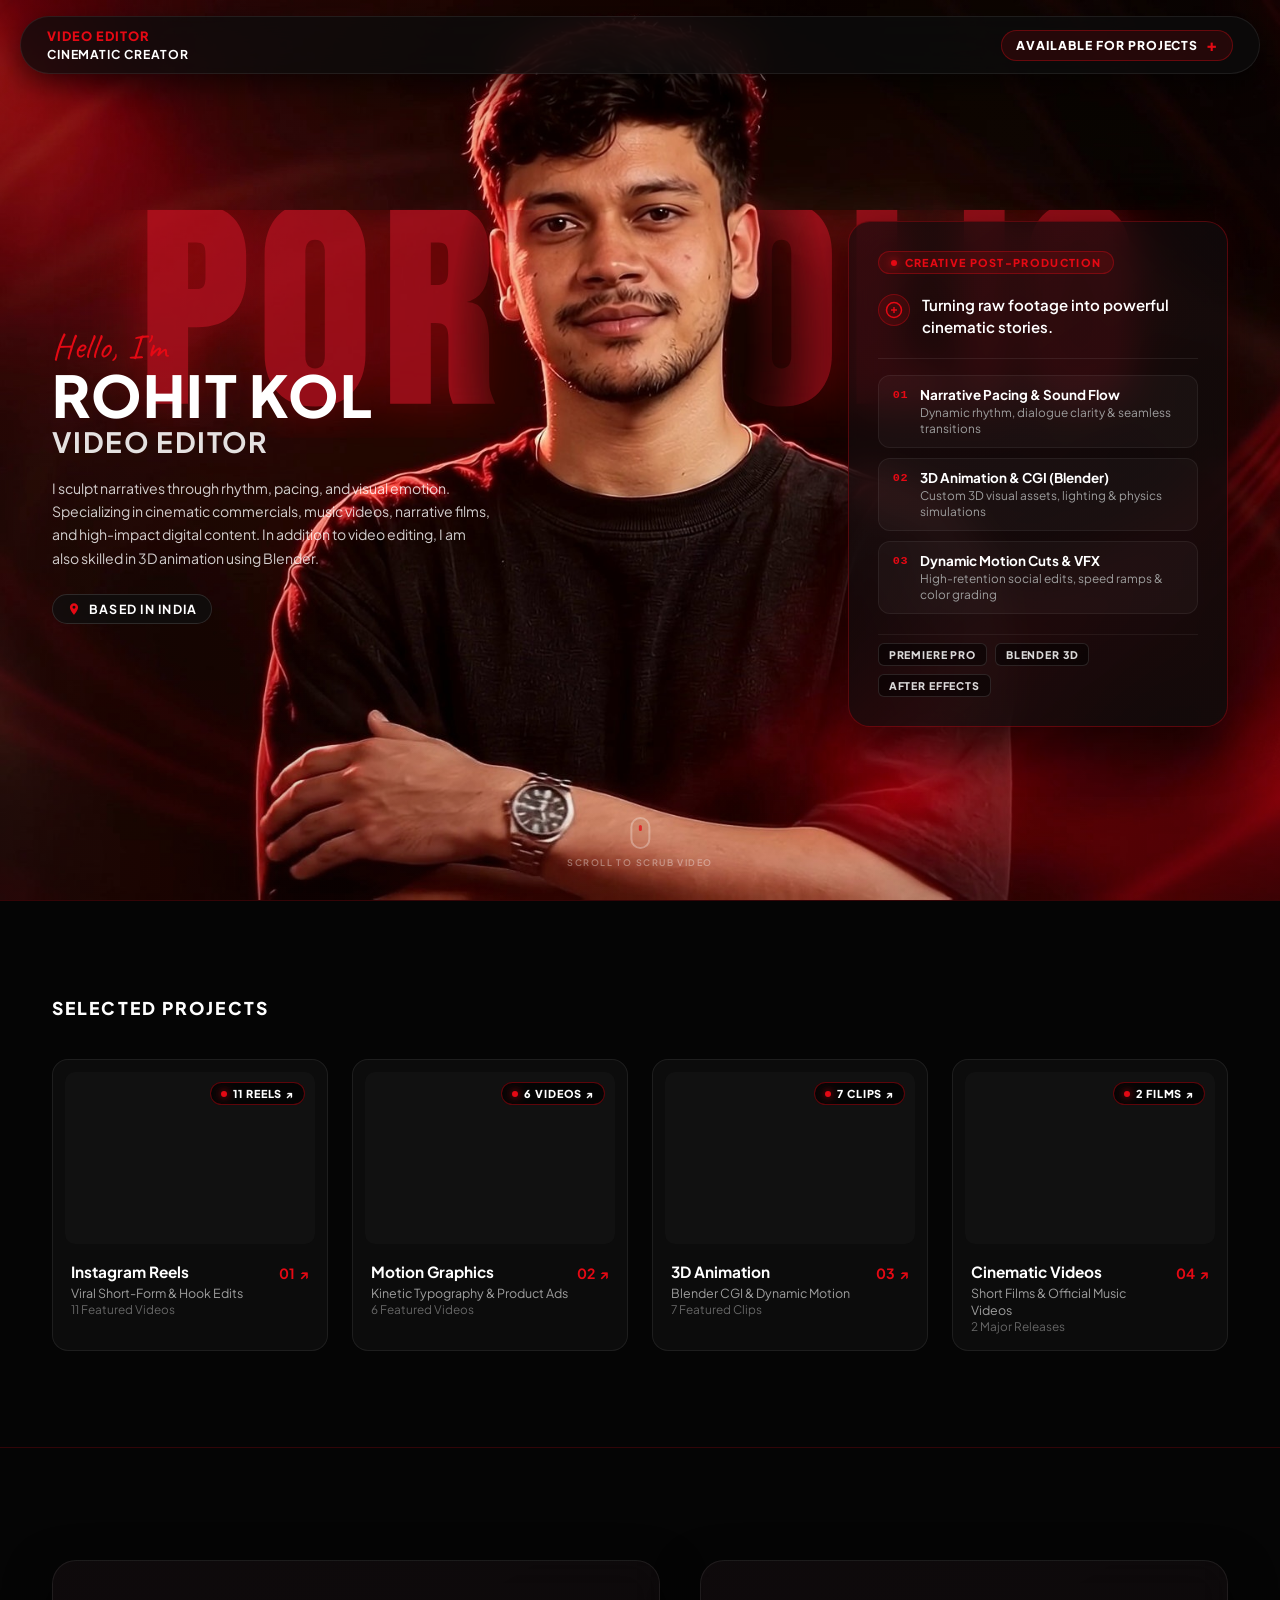
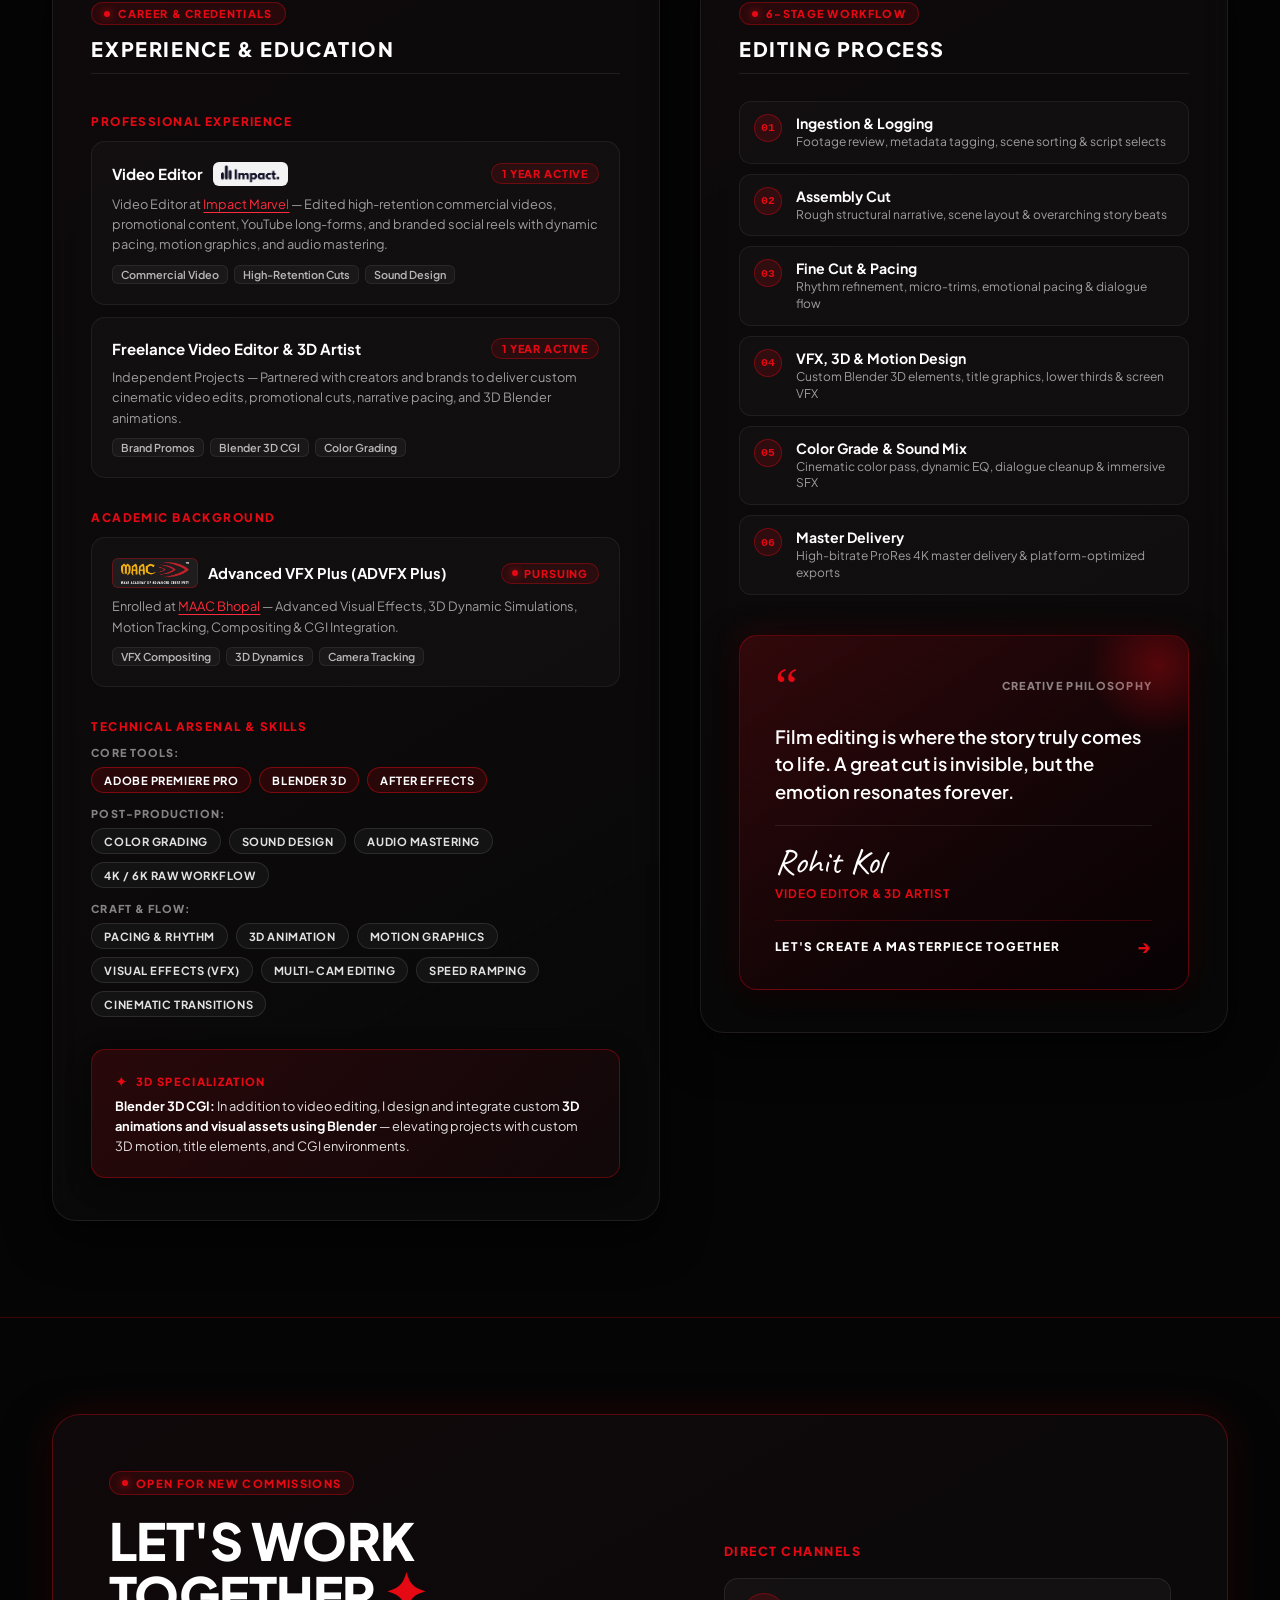
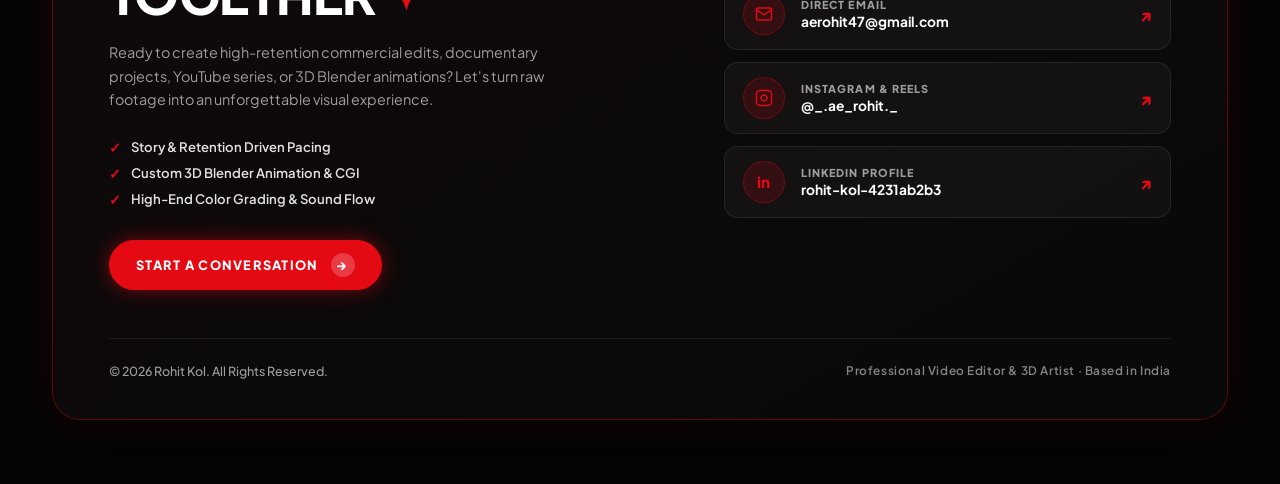
==== index.html @ b27e0667 "Initial commit: Rohit Kol Video Editor & 3D Artist Portfolio" ====
<!DOCTYPE html>
<html lang="en">
<head>
  <meta charset="UTF-8">
  <meta name="viewport" content="width=device-width, initial-scale=1.0">
  <title>Rohit Kol | Professional Video Editor & Post-Production Artist</title>
  <!-- Google Fonts: Bebas Neue for Condensed Title, Caveat for Script, Plus Jakarta Sans for Body -->
  <link rel="preconnect" href="https://fonts.googleapis.com">
  <link rel="preconnect" href="https://fonts.gstatic.com" crossorigin>
  <link href="https://fonts.googleapis.com/css2?family=Bebas+Neue&family=Caveat:wght@600;700&family=Plus+Jakarta+Sans:wght@300;400;500;600;700;800&display=swap" rel="stylesheet">
  <link rel="stylesheet" href="./style.css?v=22">
</head>
<body>

  <!-- Minimalist Loading Indicator -->
  <div id="loader" class="loader">
    <div class="loader-content">
      <div class="loader-bar-bg">
        <div id="loader-bar" class="loader-bar-fill"></div>
      </div>
      <div id="loader-text" class="loader-text">0%</div>
    </div>
  </div>

  <!-- Dynamic Scroll-Reacting Background Canvas (Permanently Fixed in Background) -->
  <div id="canvas-container">
    <canvas id="frame-canvas"></canvas>
    <div class="global-vignette"></div>
  </div>

  <!-- Main Navigation Header -->
  <header class="site-header">
    <div class="header-inner">
      <div class="nav-branding">
        <span class="role-highlight">VIDEO EDITOR</span>
        <span class="role-sub">CINEMATIC CREATOR</span>
      </div>
      <a href="#contact" class="nav-cta">
        <span>AVAILABLE FOR PROJECTS</span>
        <span class="cta-plus">+</span>
      </a>
    </div>
  </header>

  <!-- Hero Section -->
  <section class="section-hero" id="hero">
    
    <!-- Giant Background "PORTFOLIO" Typography -->
    <div class="hero-bg-text-wrapper">
      <div class="hero-bg-text">PORTFOLIO</div>
    </div>

    <!-- Hero Foreground Elements -->
    <div class="section-container hero-content-wrapper">
      
      <!-- Left Column -->
      <div class="hero-left-col">
        <div class="hero-script-intro">Hello, I'm</div>
        <h1 class="hero-name">ROHIT KOL</h1>
        <h2 class="hero-role-title">VIDEO EDITOR</h2>
        <p class="hero-bio-desc">
          I sculpt narratives through rhythm, pacing, and visual emotion. Specializing in cinematic commercials, music videos, narrative films, and high-impact digital content. In addition to video editing, I am also skilled in 3D animation using Blender.
        </p>
        <div class="hero-location-badge">
          <svg class="icon-pin" viewBox="0 0 24 24" fill="currentColor">
            <path d="M12 2C8.13 2 5 5.13 5 9c0 5.25 7 13 7 13s7-7.75 7-13c0-3.87-3.13-7-7-7zm0 9.5a2.5 2.5 0 0 1 0-5 2.5 2.5 0 0 1 0 5z"/>
          </svg>
          <span>BASED IN INDIA</span>
        </div>
      </div>

      <!-- Right Column: Enhanced Cinematic Showcase -->
      <div class="hero-right-col">
        <div class="hero-feature-card">
          <div class="feature-status-pill">
            <span class="pulse-dot"></span>
            <span>CREATIVE POST-PRODUCTION</span>
          </div>

          <div class="feature-header">
            <span class="feature-circle-icon">
              <svg viewBox="0 0 24 24" fill="none" stroke="currentColor" stroke-width="2">
                <circle cx="12" cy="12" r="10"/>
                <line x1="12" y1="8" x2="12" y2="16"/>
                <line x1="8" y1="12" x2="16" y2="12"/>
              </svg>
            </span>
            <p class="feature-punchline">Turning raw footage into powerful cinematic stories.</p>
          </div>

          <div class="feature-rows">
            <div class="feature-row-item">
              <span class="row-index">01</span>
              <div class="row-content">
                <div class="row-title">Narrative Pacing & Sound Flow</div>
                <div class="row-detail">Dynamic rhythm, dialogue clarity & seamless transitions</div>
              </div>
            </div>

            <div class="feature-row-item">
              <span class="row-index">02</span>
              <div class="row-content">
                <div class="row-title">3D Animation & CGI (Blender)</div>
                <div class="row-detail">Custom 3D visual assets, lighting & physics simulations</div>
              </div>
            </div>

            <div class="feature-row-item">
              <span class="row-index">03</span>
              <div class="row-content">
                <div class="row-title">Dynamic Motion Cuts & VFX</div>
                <div class="row-detail">High-retention social edits, speed ramps & color grading</div>
              </div>
            </div>
          </div>

          <div class="feature-software-strip">
            <span class="software-pill">PREMIERE PRO</span>
            <span class="software-pill">BLENDER 3D</span>
            <span class="software-pill">AFTER EFFECTS</span>
          </div>
        </div>
      </div>

    </div>

    <!-- Scroll Indicator -->
    <div class="hero-scroll-indicator">
      <span class="indicator-mouse">
        <span class="indicator-wheel"></span>
      </span>
      <span class="indicator-label">SCROLL TO SCRUB VIDEO</span>
    </div>

  </section>

  <!-- Section: SELECTED PROJECTS (Video Editing Showcase) -->
  <section class="section-projects" id="projects">
    <div class="section-container">
      <h3 class="section-heading">SELECTED PROJECTS</h3>

      <div class="projects-grid">
        <!-- Project 01: Instagram Reels -->
        <a href="box01.html" target="_blank" rel="noopener noreferrer" class="project-card">
          <div class="project-thumb-box">
            <video src="./box01/2025_09_30_00_59_IMG_2238.MP4#t=0.5" muted loop playsinline preload="metadata"></video>
            <span class="card-play-pill"><span class="pill-dot"></span> 11 REELS ↗</span>
            <div class="thumb-glow"></div>
          </div>
          <div class="project-meta">
            <div class="project-info">
              <h4 class="project-name">Instagram Reels</h4>
              <p class="project-category">Viral Short-Form & Hook Edits</p>
              <p class="project-role">11 Featured Videos</p>
            </div>
            <span class="project-link">
              <span class="link-num">01</span>
              <span class="link-arrow">↗</span>
            </span>
          </div>
        </a>

        <!-- Project 02: Motion Graphics -->
        <a href="box02.html" target="_blank" rel="noopener noreferrer" class="project-card">
          <div class="project-thumb-box">
            <video src="./box02/Comp%201.mp4#t=0.5" muted loop playsinline preload="metadata"></video>
            <span class="card-play-pill"><span class="pill-dot"></span> 6 VIDEOS ↗</span>
            <div class="thumb-glow"></div>
          </div>
          <div class="project-meta">
            <div class="project-info">
              <h4 class="project-name">Motion Graphics</h4>
              <p class="project-category">Kinetic Typography & Product Ads</p>
              <p class="project-role">6 Featured Videos</p>
            </div>
            <span class="project-link">
              <span class="link-num">02</span>
              <span class="link-arrow">↗</span>
            </span>
          </div>
        </a>

        <!-- Project 03: 3D Animation -->
        <a href="box03.html" target="_blank" rel="noopener noreferrer" class="project-card">
          <div class="project-thumb-box">
            <video src="./box03/2024_09_06_16_58_IMG_1263.MP4#t=0.5" muted loop playsinline preload="metadata"></video>
            <span class="card-play-pill"><span class="pill-dot"></span> 7 CLIPS ↗</span>
            <div class="thumb-glow"></div>
          </div>
          <div class="project-meta">
            <div class="project-info">
              <h4 class="project-name">3D Animation</h4>
              <p class="project-category">Blender CGI & Dynamic Motion</p>
              <p class="project-role">7 Featured Clips</p>
            </div>
            <span class="project-link">
              <span class="link-num">03</span>
              <span class="link-arrow">↗</span>
            </span>
          </div>
        </a>

        <!-- Project 04: Cinematic Videos -->
        <a href="box04.html" target="_blank" rel="noopener noreferrer" class="project-card">
          <div class="project-thumb-box">
            <video src="./box04/THE%20STRANGE%20HOURS%20_%20Short%20Film%20(2026)_1080p60.mp4#t=10" muted loop playsinline preload="metadata"></video>
            <span class="card-play-pill"><span class="pill-dot"></span> 2 FILMS ↗</span>
            <div class="thumb-glow"></div>
          </div>
          <div class="project-meta">
            <div class="project-info">
              <h4 class="project-name">Cinematic Videos</h4>
              <p class="project-category">Short Films & Official Music Videos</p>
              <p class="project-role">2 Major Releases</p>
            </div>
            <span class="project-link">
              <span class="link-num">04</span>
              <span class="link-arrow">↗</span>
            </span>
          </div>
        </a>
      </div>
    </div>
  </section>

  <!-- Section: EDUCATION & SKILLS + WORK PROCESS + QUOTE -->
  <section class="section-details" id="about">
    <div class="section-container">
      <div class="details-grid">
        
        <!-- Left Column: Experience, Education & Creative Arsenal -->
        <div class="details-panel panel-left">
          
          <div class="panel-header">
            <span class="panel-badge"><span class="pulse-dot"></span> CAREER & CREDENTIALS</span>
            <h3 class="col-title">EXPERIENCE & EDUCATION</h3>
          </div>

          <!-- Experience Subsection -->
          <div class="subsection">
            <h4 class="sub-label">PROFESSIONAL EXPERIENCE</h4>
            
            <!-- Impact Marvel -->
            <div class="exp-card">
              <div class="exp-card-header">
                <div class="exp-role-company">
                  <span class="exp-role">Video Editor</span>
                  <a href="https://impactmarvel.in/" target="_blank" rel="noopener noreferrer" class="company-logo-badge" title="Impact Marvel">
                    <img src="./assets/impact-marvel-logo.png" alt="Impact Marvel Logo">
                  </a>
                </div>
                <span class="exp-badge">1 YEAR ACTIVE</span>
              </div>
              <p class="exp-desc">
                Video Editor at <a href="https://impactmarvel.in/" target="_blank" rel="noopener noreferrer" class="text-link">Impact Marvel</a> — Edited high-retention commercial videos, promotional content, YouTube long-forms, and branded social reels with dynamic pacing, motion graphics, and audio mastering.
              </p>
              <div class="item-micro-tags">
                <span class="micro-tag">Commercial Video</span>
                <span class="micro-tag">High-Retention Cuts</span>
                <span class="micro-tag">Sound Design</span>
              </div>
            </div>

            <!-- Freelance -->
            <div class="exp-card">
              <div class="exp-card-header">
                <div class="exp-role-company">
                  <span class="exp-role">Freelance Video Editor & 3D Artist</span>
                </div>
                <span class="exp-badge">1 YEAR ACTIVE</span>
              </div>
              <p class="exp-desc">
                Independent Projects — Partnered with creators and brands to deliver custom cinematic video edits, promotional cuts, narrative pacing, and 3D Blender animations.
              </p>
              <div class="item-micro-tags">
                <span class="micro-tag">Brand Promos</span>
                <span class="micro-tag">Blender 3D CGI</span>
                <span class="micro-tag">Color Grading</span>
              </div>
            </div>
          </div>

          <!-- Education Subsection -->
          <div class="subsection">
            <h4 class="sub-label">ACADEMIC BACKGROUND</h4>
            
            <div class="edu-card">
              <div class="edu-card-header">
                <div class="edu-title-block">
                  <a href="http://maacbhopal.com/" target="_blank" rel="noopener noreferrer" class="institute-logo-link" title="MAAC Bhopal">
                    <img src="./assets/maac-logo.png" alt="MAAC Bhopal Logo" class="institute-logo-img">
                  </a>
                  <span class="edu-degree">Advanced VFX Plus (ADVFX Plus)</span>
                </div>
                <span class="edu-status-badge"><span class="pulse-dot"></span> PURSUING</span>
              </div>
              <p class="edu-desc">
                Enrolled at <a href="http://maacbhopal.com/" target="_blank" rel="noopener noreferrer" class="text-link">MAAC Bhopal</a> — Advanced Visual Effects, 3D Dynamic Simulations, Motion Tracking, Compositing & CGI Integration.
              </p>
              <div class="item-micro-tags">
                <span class="micro-tag">VFX Compositing</span>
                <span class="micro-tag">3D Dynamics</span>
                <span class="micro-tag">Camera Tracking</span>
              </div>
            </div>
          </div>

          <!-- Skills & Tools Subsection -->
          <div class="subsection">
            <h4 class="sub-label">TECHNICAL ARSENAL & SKILLS</h4>
            
            <div class="skills-categorized">
              <div class="skill-category-group">
                <span class="skill-category-label">CORE TOOLS:</span>
                <div class="skills-tags">
                  <span class="skill-tag highlight-tool">ADOBE PREMIERE PRO</span>
                  <span class="skill-tag highlight-tool">BLENDER 3D</span>
                  <span class="skill-tag highlight-tool">AFTER EFFECTS</span>
                </div>
              </div>

              <div class="skill-category-group">
                <span class="skill-category-label">POST-PRODUCTION:</span>
                <div class="skills-tags">
                  <span class="skill-tag">COLOR GRADING</span>
                  <span class="skill-tag">SOUND DESIGN</span>
                  <span class="skill-tag">AUDIO MASTERING</span>
                  <span class="skill-tag">4K / 6K RAW WORKFLOW</span>
                </div>
              </div>

              <div class="skill-category-group">
                <span class="skill-category-label">CRAFT & FLOW:</span>
                <div class="skills-tags">
                  <span class="skill-tag">PACING & RHYTHM</span>
                  <span class="skill-tag">3D ANIMATION</span>
                  <span class="skill-tag">MOTION GRAPHICS</span>
                  <span class="skill-tag">VISUAL EFFECTS (VFX)</span>
                  <span class="skill-tag">MULTI-CAM EDITING</span>
                  <span class="skill-tag">SPEED RAMPING</span>
                  <span class="skill-tag">CINEMATIC TRANSITIONS</span>
                </div>
              </div>
            </div>
          </div>

          <!-- Note: 3D Animation using Blender -->
          <div class="blender-note-card">
            <div class="blender-note-header">
              <span class="blender-icon-symbol">✦</span>
              <span class="blender-badge">3D SPECIALIZATION</span>
            </div>
            <p class="blender-note-text">
              <strong>Blender 3D CGI:</strong> In addition to video editing, I design and integrate custom <strong>3D animations and visual assets using Blender</strong> — elevating projects with custom 3D motion, title elements, and CGI environments.
            </p>
          </div>

        </div>

        <!-- Right Column: Editing Process + Master Quote -->
        <div class="details-panel panel-right">
          
          <div class="process-block">
            <div class="panel-header">
              <span class="panel-badge"><span class="pulse-dot"></span> 6-STAGE WORKFLOW</span>
              <h3 class="col-title">EDITING PROCESS</h3>
            </div>
            
            <div class="process-timeline">
              <!-- Step 1 -->
              <div class="process-step">
                <div class="step-num-badge">01</div>
                <div class="step-content">
                  <h5 class="step-name">Ingestion & Logging</h5>
                  <p class="step-detail">Footage review, metadata tagging, scene sorting & script selects</p>
                </div>
              </div>

              <!-- Step 2 -->
              <div class="process-step">
                <div class="step-num-badge">02</div>
                <div class="step-content">
                  <h5 class="step-name">Assembly Cut</h5>
                  <p class="step-detail">Rough structural narrative, scene layout & overarching story beats</p>
                </div>
              </div>

              <!-- Step 3 -->
              <div class="process-step">
                <div class="step-num-badge">03</div>
                <div class="step-content">
                  <h5 class="step-name">Fine Cut & Pacing</h5>
                  <p class="step-detail">Rhythm refinement, micro-trims, emotional pacing & dialogue flow</p>
                </div>
              </div>

              <!-- Step 4 -->
              <div class="process-step">
                <div class="step-num-badge">04</div>
                <div class="step-content">
                  <h5 class="step-name">VFX, 3D & Motion Design</h5>
                  <p class="step-detail">Custom Blender 3D elements, title graphics, lower thirds & screen VFX</p>
                </div>
              </div>

              <!-- Step 5 -->
              <div class="process-step">
                <div class="step-num-badge">05</div>
                <div class="step-content">
                  <h5 class="step-name">Color Grade & Sound Mix</h5>
                  <p class="step-detail">Cinematic color pass, dynamic EQ, dialogue cleanup & immersive SFX</p>
                </div>
              </div>

              <!-- Step 6 -->
              <div class="process-step">
                <div class="step-num-badge">06</div>
                <div class="step-content">
                  <h5 class="step-name">Master Delivery</h5>
                  <p class="step-detail">High-bitrate ProRes 4K master delivery & platform-optimized exports</p>
                </div>
              </div>
            </div>
          </div>

          <!-- Cinematic Director's Quote Card -->
          <div class="quote-card-enhanced">
            <div class="quote-ambient-glow"></div>
            <div class="quote-header">
              <span class="quote-icon">“</span>
              <span class="quote-tag">CREATIVE PHILOSOPHY</span>
            </div>
            <blockquote class="quote-text">
              Film editing is where the story truly comes to life. A great cut is invisible, but the emotion resonates forever.
            </blockquote>
            <div class="quote-author-block">
              <div class="quote-signature">Rohit Kol</div>
              <span class="quote-author-role">Video Editor & 3D Artist</span>
            </div>
            <a href="#contact" class="quote-cta-bar">
              <span class="cta-banner">LET'S CREATE A MASTERPIECE TOGETHER</span>
              <span class="cta-red-arrow">→</span>
            </a>
          </div>

        </div>

      </div>
    </div>
  </section>

  <!-- Section: LET'S WORK TOGETHER / FOOTER -->
  <footer class="section-footer" id="contact">
    <div class="section-container">
      <div class="footer-master-card">
        
        <div class="footer-grid">
          <!-- Left: Headline, Highlights & Main CTA -->
          <div class="footer-brand-col">
            <div class="footer-status-pill">
              <span class="pulse-dot"></span>
              <span>OPEN FOR NEW COMMISSIONS</span>
            </div>

            <h2 class="footer-headline">
              LET'S WORK<br>
              TOGETHER <span class="sparkle-star">✦</span>
            </h2>

            <p class="footer-subtext">
              Ready to create high-retention commercial edits, documentary projects, YouTube series, or 3D Blender animations? Let's turn raw footage into an unforgettable visual experience.
            </p>

            <div class="footer-highlights">
              <div class="highlight-item">
                <span class="highlight-check">✓</span>
                <span>Story & Retention Driven Pacing</span>
              </div>
              <div class="highlight-item">
                <span class="highlight-check">✓</span>
                <span>Custom 3D Blender Animation & CGI</span>
              </div>
              <div class="highlight-item">
                <span class="highlight-check">✓</span>
                <span>High-End Color Grading & Sound Flow</span>
              </div>
            </div>

            <a href="mailto:aerohit47@gmail.com" class="btn-primary-collab">
              <span>START A CONVERSATION</span>
              <span class="btn-arrow-circle">→</span>
            </a>
          </div>

          <!-- Right: Interactive Direct Channel Cards -->
          <div class="footer-channels-col">
            <h4 class="channels-title">DIRECT CHANNELS</h4>
            
            <div class="channel-cards-list">
              <!-- Email Card -->
              <a href="mailto:aerohit47@gmail.com" class="channel-card">
                <div class="channel-icon-box">
                  <svg viewBox="0 0 24 24" fill="none" stroke="currentColor" stroke-width="2">
                    <path d="M4 4h16c1.1 0 2 .9 2 2v12c0 1.1-.9 2-2 2H4c-1.1 0-2-.9-2-2V6c0-1.1.9-2 2-2z"/>
                    <polyline points="22,6 12,13 2,6"/>
                  </svg>
                </div>
                <div class="channel-meta">
                  <span class="channel-label">DIRECT EMAIL</span>
                  <span class="channel-value">aerohit47@gmail.com</span>
                </div>
                <span class="channel-arrow">↗</span>
              </a>

              <!-- Instagram Card -->
              <a href="https://www.instagram.com/_.ae_rohit._/" target="_blank" rel="noopener noreferrer" class="channel-card">
                <div class="channel-icon-box">
                  <svg viewBox="0 0 24 24" fill="none" stroke="currentColor" stroke-width="2">
                    <rect x="2" y="2" width="20" height="20" rx="5" ry="5"/>
                    <path d="M16 11.37A4 4 0 1 1 12.63 8 4 4 0 0 1 16 11.37z"/>
                    <line x1="17.5" y1="6.5" x2="17.51" y2="6.5"/>
                  </svg>
                </div>
                <div class="channel-meta">
                  <span class="channel-label">INSTAGRAM & REELS</span>
                  <span class="channel-value">@_.ae_rohit._</span>
                </div>
                <span class="channel-arrow">↗</span>
              </a>

              <!-- LinkedIn Card -->
              <a href="https://www.linkedin.com/in/rohit-kol-4231ab2b3?utm_source=share_via&utm_content=profile&utm_medium=member_ios" target="_blank" rel="noopener noreferrer" class="channel-card">
                <div class="channel-icon-box font-badge">
                  in
                </div>
                <div class="channel-meta">
                  <span class="channel-label">LINKEDIN PROFILE</span>
                  <span class="channel-value">rohit-kol-4231ab2b3</span>
                </div>
                <span class="channel-arrow">↗</span>
              </a>
            </div>
          </div>
        </div>

        <!-- Footer Bottom Bar -->
        <div class="footer-bottom-bar">
          <div class="copyright-text">
            © 2026 Rohit Kol. All Rights Reserved.
          </div>
          <div class="footer-bottom-tag">
            Professional Video Editor & 3D Artist · Based in India
          </div>
        </div>

      </div>
    </div>
  </footer>

  <script src="./script.js?v=17"></script>
</body>
</html>
---- style.css ----
/* ==========================================================================
   CSS STYLING - ROHIT KOL VIDEO EDITOR PORTFOLIO
   Dynamic Scroll-Reacting Background Frame Animation
   ========================================================================== */

:root {
  --bg-color: #050505;
  --bg-surface: #0c0c0c;
  --bg-card: rgba(18, 18, 18, 0.75);
  --border-color: rgba(255, 255, 255, 0.08);
  --border-red: rgba(229, 9, 20, 0.35);
  
  --red-primary: #e50914;
  --red-accent: #ff2a3b;
  --red-glow: rgba(229, 9, 20, 0.45);
  
  --text-main: #ffffff;
  --text-muted: #9e9e9e;
  --text-sub: #666666;
  
  --font-heading: 'Plus Jakarta Sans', -apple-system, BlinkMacSystemFont, sans-serif;
  --font-title: 'Bebas Neue', sans-serif;
  --font-script: 'Caveat', cursive;
  
  --container-max: 1240px;
}

* {
  margin: 0;
  padding: 0;
  box-sizing: border-box;
}

html {
  width: 100%;
  background-color: var(--bg-color);
  color: var(--text-main);
  font-family: var(--font-heading);
  overflow-x: hidden;
  scroll-behavior: auto;
}

body {
  width: 100%;
  min-height: 100vh;
  background-color: var(--bg-color);
  overflow-x: hidden;
  position: relative;
  -webkit-font-smoothing: antialiased;
  -moz-osx-font-smoothing: grayscale;
}

/* Custom Sleek Scrollbar */
::-webkit-scrollbar {
  width: 7px;
}
::-webkit-scrollbar-track {
  background: #030303;
}
::-webkit-scrollbar-thumb {
  background: rgba(229, 9, 20, 0.4);
  border-radius: 4px;
}
::-webkit-scrollbar-thumb:hover {
  background: var(--red-primary);
}

/* Base Container */
.section-container {
  width: 100%;
  max-width: var(--container-max);
  margin: 0 auto;
  padding: 0 2rem;
}

/* ==========================================================================
   DYNAMIC BACKGROUND CANVAS (Permanently Fixed in Viewport)
   ========================================================================== */
#canvas-container {
  position: fixed;
  top: 0;
  left: 0;
  width: 100vw;
  height: 100vh;
  z-index: 0;
  overflow: hidden;
  background-color: #050505;
  pointer-events: none;
}

#frame-canvas {
  width: 100%;
  height: 100%;
  display: block;
}

.global-vignette {
  position: absolute;
  inset: 0;
  background: radial-gradient(circle at center, transparent 40%, rgba(5, 5, 5, 0.25) 90%, rgba(5, 5, 5, 0.4) 100%);
  pointer-events: none;
}

/* ==========================================================================
   LOADER
   ========================================================================== */
.loader {
  position: fixed;
  inset: 0;
  background: #000000;
  display: flex;
  align-items: center;
  justify-content: center;
  z-index: 99999;
  pointer-events: none;
  transition: opacity 0.5s cubic-bezier(0.16, 1, 0.3, 1), visibility 0.5s ease;
}

.loader.hidden {
  opacity: 0;
  visibility: hidden;
  display: none;
}

.loader-content {
  display: flex;
  flex-direction: column;
  align-items: center;
  gap: 12px;
}

.loader-bar-bg {
  width: 180px;
  height: 2px;
  background: rgba(255, 255, 255, 0.12);
  border-radius: 999px;
  overflow: hidden;
}

.loader-bar-fill {
  width: 0%;
  height: 100%;
  background: var(--red-primary);
  border-radius: 999px;
  box-shadow: 0 0 10px var(--red-primary);
  transition: width 0.15s ease-out;
}

.loader-text {
  font-size: 11px;
  letter-spacing: 0.18em;
  text-transform: uppercase;
  color: rgba(255, 255, 255, 0.5);
  font-weight: 500;
}

/* ==========================================================================
   NAVIGATION HEADER (Floating Frosted Glass Pill Navbar)
   ========================================================================== */
.site-header {
  position: fixed;
  top: 0;
  left: 0;
  width: 100%;
  z-index: 1000;
  padding: 1rem 0;
  pointer-events: none;
  transition: all 0.3s ease;
}

.header-inner {
  max-width: var(--container-max);
  margin: 0 auto;
  padding: 0.7rem 1.6rem;
  display: flex;
  justify-content: space-between;
  align-items: center;
  background: rgba(12, 12, 12, 0.78);
  backdrop-filter: blur(20px);
  -webkit-backdrop-filter: blur(20px);
  border: 1px solid rgba(255, 255, 255, 0.08);
  border-radius: 999px;
  box-shadow: 0 10px 30px rgba(0, 0, 0, 0.6);
  pointer-events: auto;
}

.nav-branding {
  display: flex;
  flex-direction: column;
  gap: 2px;
}

.role-highlight {
  font-size: 0.8rem;
  font-weight: 800;
  letter-spacing: 0.08em;
  color: var(--red-primary);
}

.role-sub {
  font-size: 0.76rem;
  font-weight: 700;
  letter-spacing: 0.08em;
  color: #ffffff;
}

.nav-cta {
  display: inline-flex;
  align-items: center;
  gap: 8px;
  font-size: 0.76rem;
  font-weight: 800;
  letter-spacing: 0.08em;
  color: #ffffff;
  background: rgba(229, 9, 20, 0.12);
  border: 1px solid rgba(229, 9, 20, 0.35);
  padding: 6px 14px;
  border-radius: 999px;
  text-decoration: none;
  transition: all 0.25s ease;
}

.nav-cta:hover {
  background: var(--red-primary);
  border-color: var(--red-primary);
  color: #ffffff;
  box-shadow: 0 0 15px rgba(229, 9, 20, 0.5);
  transform: translateY(-1px);
}

.cta-plus {
  color: var(--red-primary);
  font-size: 1.05rem;
  font-weight: 900;
  line-height: 1;
  transition: color 0.2s ease;
}

.nav-cta:hover .cta-plus {
  color: #ffffff;
}

/* ==========================================================================
   HERO SECTION
   ========================================================================== */
.section-hero {
  position: relative;
  z-index: 10;
  min-height: 100vh;
  padding: 8rem 0 5rem;
  display: flex;
  flex-direction: column;
  justify-content: center;
  overflow: hidden;
}

/* Giant Background Text: "PORTFOLIO" (Positioned Behind the Subject) */
.hero-bg-text-wrapper {
  position: absolute;
  top: 36%;
  left: 50%;
  transform: translate(-50%, -50%);
  width: 100%;
  text-align: center;
  z-index: 1;
  pointer-events: none;
  user-select: none;
  opacity: 0.7; /* 70% opacity */
  /* Cutout mask for subject silhouette: ensures PORTFOLIO stays visible behind the person */
  -webkit-mask-image: radial-gradient(ellipse clamp(140px, 15vw, 240px) clamp(220px, 35vh, 420px) at 50% 58%, transparent 55%, rgba(0, 0, 0, 0.3) 72%, black 100%);
  mask-image: radial-gradient(ellipse clamp(140px, 15vw, 240px) clamp(220px, 35vh, 420px) at 50% 58%, transparent 55%, rgba(0, 0, 0, 0.3) 72%, black 100%);
}

.hero-bg-text {
  font-family: var(--font-title);
  font-size: clamp(7rem, 21vw, 22rem);
  line-height: 0.85;
  letter-spacing: clamp(0.04em, 1.2vw, 0.08em);
  color: #c41221;
  text-shadow: 0 0 50px rgba(229, 9, 20, 0.5), 0 0 100px rgba(180, 15, 25, 0.3);
  font-weight: 900;
  display: inline-block;
  white-space: nowrap;
}

/* Hero Foreground Content */
.hero-content-wrapper {
  position: relative;
  z-index: 5;
  display: flex;
  justify-content: space-between;
  align-items: center;
}

/* Hero Left Column */
.hero-left-col {
  max-width: 440px;
  display: flex;
  flex-direction: column;
  align-items: flex-start;
}

.hero-script-intro {
  font-family: var(--font-script);
  font-size: 2.2rem;
  color: var(--red-primary);
  margin-bottom: -4px;
  letter-spacing: 0.02em;
}

.hero-name {
  font-size: clamp(2.4rem, 4.5vw, 3.8rem);
  font-weight: 800;
  letter-spacing: 0.02em;
  color: #ffffff;
  line-height: 1.05;
}

.hero-role-title {
  font-size: clamp(1.2rem, 2.2vw, 1.75rem);
  font-weight: 700;
  letter-spacing: 0.05em;
  color: rgba(255, 255, 255, 0.88);
  line-height: 1.15;
  margin-bottom: 1.2rem;
}

.hero-bio-desc {
  font-size: 0.88rem;
  line-height: 1.65;
  color: rgba(255, 255, 255, 0.8);
  margin-bottom: 1.5rem;
}

.hero-location-badge {
  display: inline-flex;
  align-items: center;
  gap: 8px;
  font-size: 0.78rem;
  font-weight: 700;
  letter-spacing: 0.1em;
  color: #ffffff;
  background: rgba(15, 15, 15, 0.75);
  backdrop-filter: blur(10px);
  padding: 6px 14px;
  border-radius: 999px;
  border: 1px solid rgba(255, 255, 255, 0.12);
}

.icon-pin {
  width: 14px;
  height: 14px;
  color: var(--red-primary);
}

/* Hero Right Column */
.hero-right-col {
  max-width: 380px;
}

.hero-feature-card {
  background: linear-gradient(145deg, rgba(22, 10, 12, 0.72) 0%, rgba(12, 12, 12, 0.82) 100%);
  backdrop-filter: blur(18px);
  -webkit-backdrop-filter: blur(18px);
  border: 1px solid rgba(229, 9, 20, 0.32);
  padding: 1.8rem;
  border-radius: 22px;
  display: flex;
  flex-direction: column;
  gap: 1.25rem;
  box-shadow: 0 16px 45px rgba(0, 0, 0, 0.65), 0 0 30px rgba(229, 9, 20, 0.12);
  transition: transform 0.3s cubic-bezier(0.16, 1, 0.3, 1), border-color 0.3s ease, box-shadow 0.3s ease;
}

.hero-feature-card:hover {
  transform: translateY(-4px);
  border-color: rgba(229, 9, 20, 0.6);
  box-shadow: 0 20px 50px rgba(0, 0, 0, 0.75), 0 0 40px rgba(229, 9, 20, 0.22);
}

.feature-status-pill {
  display: inline-flex;
  align-items: center;
  gap: 8px;
  font-size: 0.68rem;
  font-weight: 800;
  letter-spacing: 0.12em;
  color: var(--red-primary);
  background: rgba(229, 9, 20, 0.12);
  border: 1px solid rgba(229, 9, 20, 0.35);
  padding: 4px 12px;
  border-radius: 999px;
  width: fit-content;
}

.pulse-dot {
  width: 6px;
  height: 6px;
  border-radius: 50%;
  background: var(--red-primary);
  box-shadow: 0 0 8px var(--red-primary);
  animation: pulseDot 2s infinite ease-in-out;
}

@keyframes pulseDot {
  0%, 100% { opacity: 1; transform: scale(1); }
  50% { opacity: 0.35; transform: scale(0.8); }
}

.feature-header {
  display: flex;
  align-items: flex-start;
  gap: 12px;
}

.feature-circle-icon {
  width: 32px;
  height: 32px;
  display: flex;
  align-items: center;
  justify-content: center;
  color: var(--red-primary);
  flex-shrink: 0;
  background: rgba(229, 9, 20, 0.12);
  border: 1px solid rgba(229, 9, 20, 0.35);
  border-radius: 50%;
  padding: 6px;
}

.feature-punchline {
  font-size: 0.94rem;
  font-weight: 600;
  line-height: 1.45;
  color: #ffffff;
}

.feature-rows {
  display: flex;
  flex-direction: column;
  gap: 10px;
  border-top: 1px solid rgba(255, 255, 255, 0.08);
  padding-top: 1rem;
}

.feature-row-item {
  display: flex;
  align-items: flex-start;
  gap: 12px;
  background: rgba(255, 255, 255, 0.03);
  border: 1px solid rgba(255, 255, 255, 0.06);
  border-radius: 12px;
  padding: 10px 14px;
  transition: all 0.25s ease;
}

.feature-row-item:hover {
  background: rgba(229, 9, 20, 0.08);
  border-color: rgba(229, 9, 20, 0.35);
  transform: translateX(4px);
}

.row-index {
  font-size: 0.74rem;
  font-weight: 800;
  letter-spacing: 0.05em;
  color: var(--red-primary);
  margin-top: 2px;
  font-family: monospace;
}

.row-content {
  display: flex;
  flex-direction: column;
  gap: 2px;
}

.row-title {
  font-size: 0.84rem;
  font-weight: 700;
  color: #ffffff;
}

.row-detail {
  font-size: 0.74rem;
  color: var(--text-muted);
  line-height: 1.35;
}

.feature-software-strip {
  display: flex;
  align-items: center;
  gap: 8px;
  flex-wrap: wrap;
  padding-top: 0.5rem;
  border-top: 1px solid rgba(255, 255, 255, 0.06);
}

.software-pill {
  font-size: 0.66rem;
  font-weight: 800;
  letter-spacing: 0.08em;
  color: rgba(255, 255, 255, 0.85);
  background: rgba(0, 0, 0, 0.5);
  border: 1px solid rgba(255, 255, 255, 0.12);
  padding: 4px 10px;
  border-radius: 6px;
  transition: all 0.2s ease;
}

.software-pill:hover {
  border-color: var(--red-primary);
  color: #ffffff;
  background: rgba(229, 9, 20, 0.18);
}

/* Scroll Hint */
.hero-scroll-indicator {
  position: absolute;
  bottom: 2rem;
  left: 50%;
  transform: translateX(-50%);
  display: flex;
  flex-direction: column;
  align-items: center;
  gap: 8px;
  z-index: 10;
  pointer-events: none;
  opacity: 0.75;
}

.indicator-mouse {
  width: 20px;
  height: 32px;
  border: 2px solid rgba(255, 255, 255, 0.4);
  border-radius: 12px;
  position: relative;
}

.indicator-wheel {
  width: 3px;
  height: 6px;
  background: var(--red-primary);
  border-radius: 2px;
  position: absolute;
  top: 6px;
  left: 50%;
  transform: translateX(-50%);
  animation: scrollMouse 1.8s infinite;
}

@keyframes scrollMouse {
  0% { transform: translate(-50%, 0); opacity: 1; }
  100% { transform: translate(-50%, 12px); opacity: 0; }
}

.indicator-label {
  font-size: 9px;
  letter-spacing: 0.16em;
  color: rgba(255, 255, 255, 0.5);
  font-weight: 600;
}

/* ==========================================================================
   SECTION: SELECTED PROJECTS (Translucent Frosted Background)
   ========================================================================== */
.section-projects {
  position: relative;
  z-index: 10;
  background: transparent;
  padding: 6rem 0;
  border-top: 1px solid rgba(229, 9, 20, 0.22);
}

.section-heading {
  font-size: 1.1rem;
  font-weight: 800;
  letter-spacing: 0.12em;
  text-transform: uppercase;
  color: #ffffff;
  margin-bottom: 2.5rem;
}

.projects-grid {
  display: grid;
  grid-template-columns: repeat(4, 1fr);
  gap: 1.5rem;
}

.project-card {
  display: flex;
  flex-direction: column;
  gap: 14px;
  background: rgba(18, 18, 18, 0.6);
  border: 1px solid rgba(255, 255, 255, 0.08);
  border-radius: 16px;
  padding: 12px;
  text-decoration: none;
  color: inherit;
  cursor: pointer;
  transition: all 0.35s cubic-bezier(0.16, 1, 0.3, 1);
  position: relative;
}

.project-card:hover {
  transform: translateY(-8px);
  border-color: rgba(229, 9, 20, 0.55);
  box-shadow: 0 16px 35px rgba(229, 9, 20, 0.22), 0 0 0 1px rgba(229, 9, 20, 0.25);
  background: rgba(22, 22, 22, 0.9);
}

.project-thumb-box {
  width: 100%;
  aspect-ratio: 16 / 11;
  background: #111111;
  border-radius: 10px;
  overflow: hidden;
  position: relative;
}

.project-thumb-box img,
.project-thumb-box video {
  width: 100%;
  height: 100%;
  object-fit: cover;
  display: block;
  transition: transform 0.45s ease;
}

.project-card:hover .project-thumb-box img,
.project-card:hover .project-thumb-box video {
  transform: scale(1.05);
}

.card-play-pill {
  position: absolute;
  top: 10px;
  right: 10px;
  background: rgba(0, 0, 0, 0.75);
  backdrop-filter: blur(8px);
  border: 1px solid rgba(229, 9, 20, 0.4);
  color: #ffffff;
  font-size: 0.68rem;
  font-weight: 800;
  letter-spacing: 0.08em;
  padding: 4px 10px;
  border-radius: 999px;
  display: flex;
  align-items: center;
  gap: 6px;
  pointer-events: none;
  transition: all 0.25s ease;
  z-index: 5;
}

.card-play-pill .pill-dot {
  width: 6px;
  height: 6px;
  border-radius: 50%;
  background: var(--red-primary);
  box-shadow: 0 0 8px var(--red-primary);
}

.project-card:hover .card-play-pill {
  background: var(--red-primary);
  border-color: var(--red-primary);
  box-shadow: 0 0 15px rgba(229, 9, 20, 0.6);
}

.project-meta {
  display: flex;
  justify-content: space-between;
  align-items: flex-start;
  gap: 8px;
  padding: 4px 6px;
}

.project-name {
  font-size: 0.96rem;
  font-weight: 700;
  color: #ffffff;
  margin-bottom: 4px;
}

.project-category {
  font-size: 0.78rem;
  color: var(--text-muted);
  line-height: 1.35;
}

.project-role {
  font-size: 0.74rem;
  color: var(--text-sub);
}

.project-link {
  display: inline-flex;
  align-items: center;
  gap: 4px;
  color: var(--red-primary);
  text-decoration: none;
  font-size: 0.88rem;
  font-weight: 700;
  padding-top: 2px;
  transition: transform 0.2s ease, color 0.2s ease;
}

.project-card:hover .project-link {
  transform: translateX(4px);
  color: var(--red-accent);
}

/* ==========================================================================
   SECTION: EDUCATION & SKILLS + EDITING PROCESS + QUOTE
   ========================================================================== */
.section-details {
  position: relative;
  z-index: 10;
  background: transparent;
  padding: 7rem 0 6rem;
  border-top: 1px solid rgba(229, 9, 20, 0.2);
}

.details-grid {
  display: grid;
  grid-template-columns: 1.15fr 1fr;
  gap: 2.5rem;
  align-items: start;
}

.details-panel {
  background: linear-gradient(150deg, rgba(18, 12, 14, 0.74) 0%, rgba(10, 10, 10, 0.82) 100%);
  backdrop-filter: blur(18px);
  -webkit-backdrop-filter: blur(18px);
  border: 1px solid rgba(255, 255, 255, 0.08);
  border-radius: 24px;
  padding: 2.6rem 2.4rem;
  box-shadow: 0 16px 45px rgba(0, 0, 0, 0.65);
  display: flex;
  flex-direction: column;
  gap: 2rem;
  position: relative;
}

.panel-header {
  display: flex;
  flex-direction: column;
  gap: 4px;
  margin-bottom: 0.5rem;
}

.panel-badge {
  display: inline-flex;
  align-items: center;
  gap: 8px;
  font-size: 0.68rem;
  font-weight: 800;
  letter-spacing: 0.12em;
  color: var(--red-primary);
  background: rgba(229, 9, 20, 0.12);
  border: 1px solid rgba(229, 9, 20, 0.35);
  padding: 4px 12px;
  border-radius: 999px;
  width: fit-content;
  margin-bottom: 0.4rem;
}

.col-title {
  font-size: 1.25rem;
  font-weight: 800;
  letter-spacing: 0.08em;
  text-transform: uppercase;
  color: #ffffff;
  padding-bottom: 0.75rem;
  border-bottom: 1px solid rgba(255, 255, 255, 0.08);
}

/* Subsections */
.subsection {
  display: flex;
  flex-direction: column;
  gap: 12px;
}

.sub-label {
  font-size: 0.74rem;
  font-weight: 800;
  letter-spacing: 0.12em;
  text-transform: uppercase;
  color: var(--red-primary);
}

/* Experience Cards */
.exp-card,
.edu-card {
  background: rgba(255, 255, 255, 0.025);
  border: 1px solid rgba(255, 255, 255, 0.06);
  border-radius: 14px;
  padding: 1.25rem;
  transition: all 0.28s ease;
}

.exp-card:hover,
.edu-card:hover {
  background: rgba(229, 9, 20, 0.06);
  border-color: rgba(229, 9, 20, 0.35);
  transform: translateY(-2px);
  box-shadow: 0 8px 25px rgba(0, 0, 0, 0.4);
}

.exp-card-header,
.edu-card-header {
  display: flex;
  justify-content: space-between;
  align-items: center;
  gap: 12px;
  margin-bottom: 8px;
  flex-wrap: wrap;
}

.exp-role-company {
  display: flex;
  align-items: center;
  gap: 10px;
}

.exp-role {
  font-size: 0.94rem;
  font-weight: 700;
  color: #ffffff;
}

.company-logo-badge {
  background: rgba(255, 255, 255, 0.95);
  padding: 3px 8px;
  border-radius: 6px;
  display: inline-flex;
  align-items: center;
  justify-content: center;
  transition: transform 0.2s ease, box-shadow 0.2s ease;
}

.company-logo-badge:hover {
  transform: scale(1.05);
  box-shadow: 0 0 10px rgba(255, 255, 255, 0.4);
}

.company-logo-badge img {
  height: 18px;
  width: auto;
  display: block;
}

.exp-badge,
.edu-status-badge {
  font-size: 0.68rem;
  font-weight: 800;
  letter-spacing: 0.08em;
  color: var(--red-primary);
  background: rgba(229, 9, 20, 0.12);
  border: 1px solid rgba(229, 9, 20, 0.35);
  padding: 3px 10px;
  border-radius: 999px;
  white-space: nowrap;
  display: inline-flex;
  align-items: center;
  gap: 6px;
}

.exp-desc,
.edu-desc {
  font-size: 0.8rem;
  color: var(--text-muted);
  line-height: 1.6;
  margin-bottom: 10px;
}

.item-micro-tags {
  display: flex;
  flex-wrap: wrap;
  gap: 6px;
}

.micro-tag {
  font-size: 0.68rem;
  font-weight: 600;
  color: rgba(255, 255, 255, 0.7);
  background: rgba(255, 255, 255, 0.04);
  border: 1px solid rgba(255, 255, 255, 0.07);
  padding: 2px 8px;
  border-radius: 6px;
}

/* Education Specific */
.edu-title-block {
  display: flex;
  align-items: center;
  gap: 10px;
  flex-wrap: wrap;
}

.institute-logo-link {
  display: inline-flex;
  align-items: center;
  background: rgba(255, 255, 255, 0.06);
  border: 1px solid rgba(229, 9, 20, 0.35);
  padding: 3px 8px;
  border-radius: 6px;
  transition: all 0.25s ease;
}

.institute-logo-link:hover {
  background: rgba(229, 9, 20, 0.18);
  border-color: var(--red-primary);
  box-shadow: 0 0 12px rgba(229, 9, 20, 0.35);
}

.institute-logo-img {
  height: 22px;
  width: auto;
  display: block;
}

.edu-degree {
  font-size: 0.92rem;
  font-weight: 700;
  color: #ffffff;
}

.text-link {
  color: var(--red-accent);
  text-decoration: underline;
  text-underline-offset: 3px;
  transition: color 0.2s ease;
}

.text-link:hover {
  color: #ffffff;
}

/* Skills Categorized */
.skills-categorized {
  display: flex;
  flex-direction: column;
  gap: 14px;
}

.skill-category-group {
  display: flex;
  flex-direction: column;
  gap: 8px;
}

.skill-category-label {
  font-size: 0.68rem;
  font-weight: 800;
  letter-spacing: 0.1em;
  color: rgba(255, 255, 255, 0.5);
}

.skills-tags {
  display: flex;
  flex-wrap: wrap;
  gap: 8px;
}

.skill-tag {
  font-size: 0.7rem;
  font-weight: 700;
  letter-spacing: 0.05em;
  color: rgba(255, 255, 255, 0.88);
  background: rgba(25, 25, 25, 0.7);
  border: 1px solid rgba(255, 255, 255, 0.1);
  padding: 5px 12px;
  border-radius: 999px;
  transition: all 0.25s ease;
}

.skill-tag.highlight-tool {
  color: #ffffff;
  border-color: rgba(229, 9, 20, 0.45);
  background: rgba(229, 9, 20, 0.14);
}

.skill-tag:hover {
  background: rgba(229, 9, 20, 0.25);
  border-color: var(--red-primary);
  color: #ffffff;
  box-shadow: 0 0 12px rgba(229, 9, 20, 0.35);
  transform: translateY(-1px);
}

/* Blender 3D Specialization Note Card */
.blender-note-card {
  background: linear-gradient(135deg, rgba(229, 9, 20, 0.14) 0%, rgba(20, 8, 10, 0.75) 100%);
  border: 1px solid rgba(229, 9, 20, 0.35);
  border-radius: 14px;
  padding: 1.3rem 1.4rem;
  display: flex;
  flex-direction: column;
  gap: 6px;
  box-shadow: 0 6px 25px rgba(0, 0, 0, 0.45);
  transition: all 0.3s ease;
}

.blender-note-card:hover {
  border-color: var(--red-primary);
  box-shadow: 0 8px 30px rgba(229, 9, 20, 0.25);
  transform: translateY(-2px);
}

.blender-note-header {
  display: flex;
  align-items: center;
  gap: 8px;
}

.blender-icon-symbol {
  color: var(--red-primary);
  font-size: 0.95rem;
}

.blender-badge {
  font-size: 0.7rem;
  font-weight: 800;
  letter-spacing: 0.12em;
  color: var(--red-primary);
  text-transform: uppercase;
}

.blender-note-text {
  font-size: 0.8rem;
  line-height: 1.55;
  color: rgba(255, 255, 255, 0.88);
}

.blender-note-text strong {
  color: #ffffff;
}

/* Right Panel: Editing Process */
.process-block {
  display: flex;
  flex-direction: column;
  gap: 1.2rem;
}

.process-timeline {
  display: flex;
  flex-direction: column;
  gap: 10px;
}

.process-step {
  display: flex;
  align-items: flex-start;
  gap: 14px;
  background: rgba(255, 255, 255, 0.025);
  border: 1px solid rgba(255, 255, 255, 0.06);
  border-radius: 12px;
  padding: 12px 14px;
  transition: all 0.25s ease;
}

.process-step:hover {
  background: rgba(229, 9, 20, 0.08);
  border-color: rgba(229, 9, 20, 0.35);
  transform: translateX(4px);
  box-shadow: 0 4px 18px rgba(0, 0, 0, 0.4);
}

.step-num-badge {
  width: 28px;
  height: 28px;
  border-radius: 50%;
  background: rgba(229, 9, 20, 0.15);
  border: 1px solid rgba(229, 9, 20, 0.4);
  color: var(--red-primary);
  font-size: 0.72rem;
  font-weight: 800;
  display: flex;
  align-items: center;
  justify-content: center;
  flex-shrink: 0;
  font-family: monospace;
  transition: all 0.25s ease;
}

.process-step:hover .step-num-badge {
  background: var(--red-primary);
  color: #ffffff;
  box-shadow: 0 0 10px rgba(229, 9, 20, 0.6);
}

.step-content {
  display: flex;
  flex-direction: column;
  gap: 2px;
}

.step-name {
  font-size: 0.88rem;
  font-weight: 700;
  color: #ffffff;
}

.step-detail {
  font-size: 0.75rem;
  color: var(--text-muted);
  line-height: 1.4;
}

/* Enhanced Cinematic Quote Card */
.quote-card-enhanced {
  background: linear-gradient(145deg, rgba(229, 9, 20, 0.18) 0%, rgba(20, 4, 6, 0.85) 60%, rgba(8, 2, 4, 0.95) 100%);
  border: 1px solid rgba(229, 9, 20, 0.35);
  border-radius: 18px;
  padding: 2rem 2.2rem;
  display: flex;
  flex-direction: column;
  gap: 1.2rem;
  box-shadow: 0 15px 40px rgba(0, 0, 0, 0.7), 0 0 30px rgba(229, 9, 20, 0.15);
  position: relative;
  overflow: hidden;
  margin-top: 0.5rem;
}

.quote-ambient-glow {
  position: absolute;
  top: -40px;
  right: -40px;
  width: 140px;
  height: 140px;
  background: radial-gradient(circle, rgba(229, 9, 20, 0.3) 0%, transparent 70%);
  pointer-events: none;
}

.quote-header {
  display: flex;
  justify-content: space-between;
  align-items: center;
}

.quote-icon {
  font-size: 3.2rem;
  line-height: 0.7;
  color: var(--red-primary);
  font-family: serif;
}

.quote-tag {
  font-size: 0.68rem;
  font-weight: 800;
  letter-spacing: 0.12em;
  color: rgba(255, 255, 255, 0.5);
}

.quote-text {
  font-size: 1.15rem;
  font-weight: 600;
  line-height: 1.5;
  color: #ffffff;
  font-style: normal;
}

.quote-author-block {
  display: flex;
  flex-direction: column;
  gap: 2px;
  border-top: 1px solid rgba(255, 255, 255, 0.08);
  padding-top: 0.8rem;
}

.quote-signature {
  font-family: var(--font-script);
  font-size: 2.2rem;
  color: #ffffff;
}

.quote-author-role {
  font-size: 0.74rem;
  font-weight: 700;
  letter-spacing: 0.08em;
  color: var(--red-primary);
  text-transform: uppercase;
}

.quote-cta-bar {
  display: flex;
  justify-content: space-between;
  align-items: center;
  border-top: 1px solid rgba(229, 9, 20, 0.25);
  padding-top: 0.9rem;
  text-decoration: none;
  color: #ffffff;
  font-size: 0.74rem;
  font-weight: 800;
  letter-spacing: 0.1em;
  transition: all 0.25s ease;
}

.quote-cta-bar:hover {
  color: var(--red-accent);
  transform: translateX(3px);
}

.cta-red-arrow {
  color: var(--red-primary);
  font-size: 1.1rem;
}

/* ==========================================================================
   SECTION: LET'S WORK TOGETHER / FOOTER (Unified Master Collaboration Card)
   ========================================================================== */
.section-footer {
  position: relative;
  z-index: 10;
  background: transparent;
  padding: 6rem 0 4rem;
  border-top: 1px solid rgba(229, 9, 20, 0.25);
}

.footer-master-card {
  background: linear-gradient(150deg, rgba(18, 10, 12, 0.85) 0%, rgba(10, 10, 10, 0.92) 100%);
  backdrop-filter: blur(20px);
  -webkit-backdrop-filter: blur(20px);
  border: 1px solid rgba(229, 9, 20, 0.35);
  border-radius: 28px;
  padding: 3.5rem 3.5rem 2.5rem;
  box-shadow: 0 20px 50px rgba(0, 0, 0, 0.7), 0 0 40px rgba(229, 9, 20, 0.15);
  display: flex;
  flex-direction: column;
  gap: 3rem;
}

.footer-grid {
  display: grid;
  grid-template-columns: 1.25fr 1fr;
  gap: 3.5rem;
  align-items: center;
}

/* Footer Left */
.footer-brand-col {
  display: flex;
  flex-direction: column;
  align-items: flex-start;
}

.footer-status-pill {
  display: inline-flex;
  align-items: center;
  gap: 8px;
  font-size: 0.7rem;
  font-weight: 800;
  letter-spacing: 0.12em;
  color: var(--red-primary);
  background: rgba(229, 9, 20, 0.12);
  border: 1px solid rgba(229, 9, 20, 0.35);
  padding: 4px 12px;
  border-radius: 999px;
  margin-bottom: 1.2rem;
}

.footer-headline {
  font-size: clamp(2.4rem, 4vw, 3.4rem);
  font-weight: 900;
  line-height: 1.05;
  letter-spacing: -0.01em;
  color: #ffffff;
  margin-bottom: 1.2rem;
}

.sparkle-star {
  color: var(--red-primary);
  display: inline-block;
  transform: translateY(-4px);
}

.footer-subtext {
  font-size: 0.9rem;
  line-height: 1.65;
  color: var(--text-muted);
  margin-bottom: 1.6rem;
  max-width: 480px;
}

.footer-highlights {
  display: flex;
  flex-direction: column;
  gap: 8px;
  margin-bottom: 2rem;
}

.highlight-item {
  display: flex;
  align-items: center;
  gap: 10px;
  font-size: 0.82rem;
  font-weight: 600;
  color: rgba(255, 255, 255, 0.88);
}

.highlight-check {
  color: var(--red-primary);
  font-weight: 900;
  font-size: 0.9rem;
}

.btn-primary-collab {
  display: inline-flex;
  align-items: center;
  gap: 12px;
  background: var(--red-primary);
  color: #ffffff;
  padding: 12px 26px;
  border-radius: 999px;
  font-size: 0.8rem;
  font-weight: 800;
  letter-spacing: 0.1em;
  text-decoration: none;
  box-shadow: 0 0 20px rgba(229, 9, 20, 0.5);
  transition: all 0.25s ease;
  border: 1px solid var(--red-primary);
}

.btn-primary-collab:hover {
  background: var(--red-accent);
  transform: translateY(-2px);
  box-shadow: 0 0 30px rgba(229, 9, 20, 0.75);
}

.btn-arrow-circle {
  width: 24px;
  height: 24px;
  border-radius: 50%;
  background: rgba(255, 255, 255, 0.2);
  color: #ffffff;
  display: flex;
  align-items: center;
  justify-content: center;
  font-size: 0.85rem;
}

/* Footer Right (Channel Cards) */
.footer-channels-col {
  display: flex;
  flex-direction: column;
}

.channels-title {
  font-size: 0.78rem;
  font-weight: 800;
  letter-spacing: 0.12em;
  text-transform: uppercase;
  color: var(--red-primary);
  margin-bottom: 1.2rem;
}

.channel-cards-list {
  display: flex;
  flex-direction: column;
  gap: 12px;
}

.channel-card {
  display: flex;
  align-items: center;
  justify-content: space-between;
  gap: 16px;
  background: rgba(255, 255, 255, 0.035);
  border: 1px solid rgba(255, 255, 255, 0.08);
  border-radius: 14px;
  padding: 14px 18px;
  text-decoration: none;
  color: inherit;
  transition: all 0.25s ease;
}

.channel-card:hover {
  background: rgba(229, 9, 20, 0.1);
  border-color: rgba(229, 9, 20, 0.45);
  transform: translateX(5px);
  box-shadow: 0 8px 25px rgba(0, 0, 0, 0.4);
}

.channel-icon-box {
  width: 42px;
  height: 42px;
  border-radius: 50%;
  background: rgba(229, 9, 20, 0.15);
  border: 1px solid rgba(229, 9, 20, 0.35);
  display: flex;
  align-items: center;
  justify-content: center;
  color: var(--red-primary);
  flex-shrink: 0;
  transition: all 0.25s ease;
}

.channel-icon-box svg {
  width: 18px;
  height: 18px;
}

.channel-card:hover .channel-icon-box {
  background: var(--red-primary);
  color: #ffffff;
  box-shadow: 0 0 14px var(--red-glow);
}

.channel-meta {
  display: flex;
  flex-direction: column;
  gap: 2px;
  flex-grow: 1;
}

.channel-label {
  font-size: 0.68rem;
  font-weight: 800;
  letter-spacing: 0.1em;
  color: var(--text-muted);
}

.channel-value {
  font-size: 0.86rem;
  font-weight: 700;
  color: #ffffff;
  word-break: break-all;
}

.channel-arrow {
  color: var(--red-primary);
  font-size: 1.1rem;
  font-weight: 800;
  transition: transform 0.2s ease, color 0.2s ease;
}

.channel-card:hover .channel-arrow {
  transform: translate(3px, -3px);
  color: #ffffff;
}

.font-badge {
  font-weight: 800;
  font-size: 0.95rem;
}

/* Footer Bottom Bar */
.footer-bottom-bar {
  display: flex;
  justify-content: space-between;
  align-items: center;
  border-top: 1px solid rgba(255, 255, 255, 0.08);
  padding-top: 1.5rem;
  flex-wrap: wrap;
  gap: 12px;
}

.copyright-text {
  font-size: 0.78rem;
  color: var(--text-muted);
  font-weight: 500;
}

.footer-bottom-tag {
  font-size: 0.74rem;
  color: rgba(255, 255, 255, 0.5);
  font-weight: 600;
  letter-spacing: 0.05em;
}

/* ==========================================================================
   RESPONSIVE MEDIA QUERIES (Adaptive for Mobile, Tablet, and Desktop)
   ========================================================================== */

/* 1. TABLET LANDSCAPE & COMPACT DESKTOP (901px - 1100px) */
@media (max-width: 1100px) and (min-width: 901px) {
  .hero-left-col {
    max-width: 380px;
  }
  .hero-right-col {
    max-width: 340px;
  }
  .hero-name {
    font-size: 2.8rem;
  }
  .hero-role-title {
    font-size: 1.4rem;
  }
  .hero-bg-text {
    font-size: clamp(6rem, 18vw, 15rem);
  }
}

/* 2. TABLET PORTRAIT (768px - 900px) - "Bilkul PC" 2-Column Balanced Framing */
@media (max-width: 900px) and (min-width: 768px) {
  .hero-content-wrapper {
    display: flex;
    justify-content: space-between;
    align-items: center;
    gap: 1.5rem;
    padding-top: 1.5rem;
  }
  .hero-left-col {
    max-width: 48%;
    width: 48%;
    background: linear-gradient(150deg, rgba(18, 10, 12, 0.78) 0%, rgba(10, 10, 10, 0.88) 100%);
    backdrop-filter: blur(16px);
    -webkit-backdrop-filter: blur(16px);
    border: 1px solid rgba(229, 9, 20, 0.28);
    border-radius: 20px;
    padding: 1.6rem 1.4rem;
    box-shadow: 0 14px 35px rgba(0, 0, 0, 0.7);
  }
  .hero-right-col {
    max-width: 48%;
    width: 48%;
  }
  .hero-feature-card {
    padding: 1.5rem 1.3rem;
  }
  .hero-script-intro {
    font-size: 1.9rem;
  }
  .hero-name {
    font-size: 2.2rem;
  }
  .hero-role-title {
    font-size: 1.25rem;
    margin-bottom: 0.8rem;
  }
  .hero-bio-desc {
    font-size: 0.82rem;
    line-height: 1.55;
    margin-bottom: 1rem;
  }
  .hero-bg-text-wrapper {
    top: 30%;
  }
  .hero-bg-text {
    font-size: clamp(5rem, 16vw, 9rem);
  }
  .projects-grid {
    grid-template-columns: repeat(2, 1fr);
    gap: 1.5rem;
  }
  .details-grid {
    grid-template-columns: 1fr;
    gap: 2.2rem;
  }
  .footer-grid {
    grid-template-columns: 1fr;
    gap: 2.2rem;
  }
}

/* 3. MOBILE PHONES (< 768px) - Clean Unobstructed Face & Elegant Staged Cards */
@media (max-width: 767px) {
  /* Navbar adjustments */
  .site-header {
    padding: 0.5rem 0;
  }
  .header-inner {
    margin: 0 0.6rem;
    padding: 0.45rem 0.8rem;
    gap: 6px;
  }
  .role-highlight {
    font-size: 0.68rem;
    letter-spacing: 0.05em;
  }
  .role-sub {
    font-size: 0.6rem;
    letter-spacing: 0.05em;
  }
  .nav-cta {
    font-size: 0.62rem;
    padding: 4px 9px;
    gap: 4px;
    letter-spacing: 0.05em;
    white-space: nowrap;
  }

  /* Hero Section: Full viewport cinematic stage with unobstructed subject */
  .section-hero {
    min-height: 100svh;
    padding: 0 0 2rem;
    display: flex;
    flex-direction: column;
    justify-content: flex-end;
    overflow: visible;
  }

  /* PORTFOLIO Wordmark: Positioned in upper headroom crowning his head like magazine masthead */
  .hero-bg-text-wrapper {
    position: absolute;
    top: 13vh;
    left: 50%;
    transform: translate(-50%, -50%);
    width: 100%;
    text-align: center;
    z-index: 1;
    pointer-events: none;
    opacity: 0.82;
    -webkit-mask-image: radial-gradient(ellipse 95px 48px at 50% 90%, transparent 40%, rgba(0, 0, 0, 0.4) 70%, black 100%);
    mask-image: radial-gradient(ellipse 95px 48px at 50% 90%, transparent 40%, rgba(0, 0, 0, 0.4) 70%, black 100%);
  }

  .hero-bg-text {
    font-size: clamp(3.8rem, 15.5vw, 5.2rem);
    letter-spacing: 0.04em;
    color: #c41221;
    text-shadow: 0 0 35px rgba(229, 9, 20, 0.5), 0 0 75px rgba(180, 15, 25, 0.35);
  }

  .section-hero .hero-content-wrapper {
    display: flex;
    flex-direction: column;
    align-items: flex-start;
    gap: 0;
    padding-top: 48vh !important;
    padding-left: 1.25rem;
    padding-right: 1.25rem;
    width: 100%;
  }

  /* Hero Left Column (Intro Bio): Seamless cinematic typography over dark torso */
  .hero-left-col {
    max-width: 100%;
    width: 100%;
    background: linear-gradient(180deg, rgba(5, 5, 5, 0) 0%, rgba(5, 5, 5, 0.72) 30%, rgba(5, 5, 5, 0.95) 100%);
    backdrop-filter: none;
    -webkit-backdrop-filter: none;
    border: none;
    border-radius: 0;
    padding: 2.2rem 1rem 1rem;
    box-shadow: none;
  }

  .hero-script-intro {
    font-size: 1.8rem;
    margin-bottom: -2px;
    text-shadow: 0 2px 10px rgba(0, 0, 0, 0.8);
  }

  .hero-name {
    font-size: 2.3rem;
    line-height: 1.05;
    text-shadow: 0 2px 15px rgba(0, 0, 0, 0.9);
  }

  .hero-role-title {
    font-size: 1.15rem;
    line-height: 1.15;
    margin-bottom: 0.85rem;
    text-shadow: 0 2px 12px rgba(0, 0, 0, 0.9);
  }

  .hero-bio-desc {
    font-size: 0.84rem;
    line-height: 1.6;
    color: rgba(255, 255, 255, 0.88);
    margin-bottom: 1.15rem;
    text-shadow: 0 2px 10px rgba(0, 0, 0, 0.9);
  }

  .hero-location-badge {
    box-shadow: 0 4px 15px rgba(0, 0, 0, 0.6);
  }

  /* Hero Right Column (Capabilities Card): Flows smoothly as next section below fold */
  .hero-right-col {
    max-width: 100%;
    width: 100%;
    margin-top: 3.5rem;
    margin-bottom: 2rem;
  }

  .hero-feature-card {
    padding: 1.6rem 1.3rem;
    border-radius: 22px;
    background: linear-gradient(150deg, rgba(20, 10, 14, 0.85) 0%, rgba(10, 10, 10, 0.94) 100%);
    border: 1px solid rgba(229, 9, 20, 0.35);
    box-shadow: 0 16px 45px rgba(0, 0, 0, 0.85), 0 0 30px rgba(229, 9, 20, 0.16);
  }

  .feature-point-title {
    font-size: 0.88rem;
  }

  .feature-point-desc {
    font-size: 0.76rem;
  }

  .hero-scroll-indicator {
    display: none;
  }

  /* Projects Section */
  .section-projects {
    padding: 4.5rem 0 3.5rem;
  }

  .section-container {
    padding-left: 1.25rem;
    padding-right: 1.25rem;
  }

  .projects-grid {
    grid-template-columns: 1fr;
    gap: 1.4rem;
  }

  /* Experience & Education Section */
  .section-details {
    padding: 4.5rem 0 3.5rem;
  }

  .details-grid {
    grid-template-columns: 1fr;
    gap: 2rem;
  }

  .details-panel {
    padding: 1.8rem 1.3rem;
    border-radius: 20px;
  }

  .exp-card-header,
  .edu-card-header {
    flex-direction: column;
    align-items: flex-start;
    gap: 6px;
  }

  .item-micro-tags {
    flex-wrap: wrap;
    gap: 6px;
  }

  /* Stats and Process */
  .stats-row {
    grid-template-columns: repeat(2, 1fr);
    gap: 10px;
  }

  .stat-card {
    padding: 1.1rem 0.9rem;
  }

  .stat-num {
    font-size: 1.8rem;
  }

  /* Footer */
  .section-footer {
    padding: 4.5rem 0 2.5rem;
  }

  .footer-master-card {
    padding: 2rem 1.3rem 1.6rem;
    border-radius: 24px;
  }

  .footer-grid {
    grid-template-columns: 1fr;
    gap: 2rem;
  }

  .footer-headline {
    font-size: 2.2rem;
  }

  .channel-card {
    padding: 12px 14px;
  }

  .channel-value {
    font-size: 0.8rem;
  }

  .footer-bottom-bar {
    flex-direction: column;
    align-items: flex-start;
    gap: 8px;
    padding-top: 1.2rem;
  }
}

/* 4. ULTRA-SMALL SCREENS (e.g. Galaxy Fold folded, iPhone SE, <= 380px) */
@media (max-width: 380px) {
  .section-container {
    padding: 0 1rem;
  }
  .hero-name {
    font-size: 1.95rem;
  }
  .hero-role-title {
    font-size: 1.05rem;
  }
  .nav-branding {
    display: none;
  }
  .nav-container {
    justify-content: flex-end;
  }
}
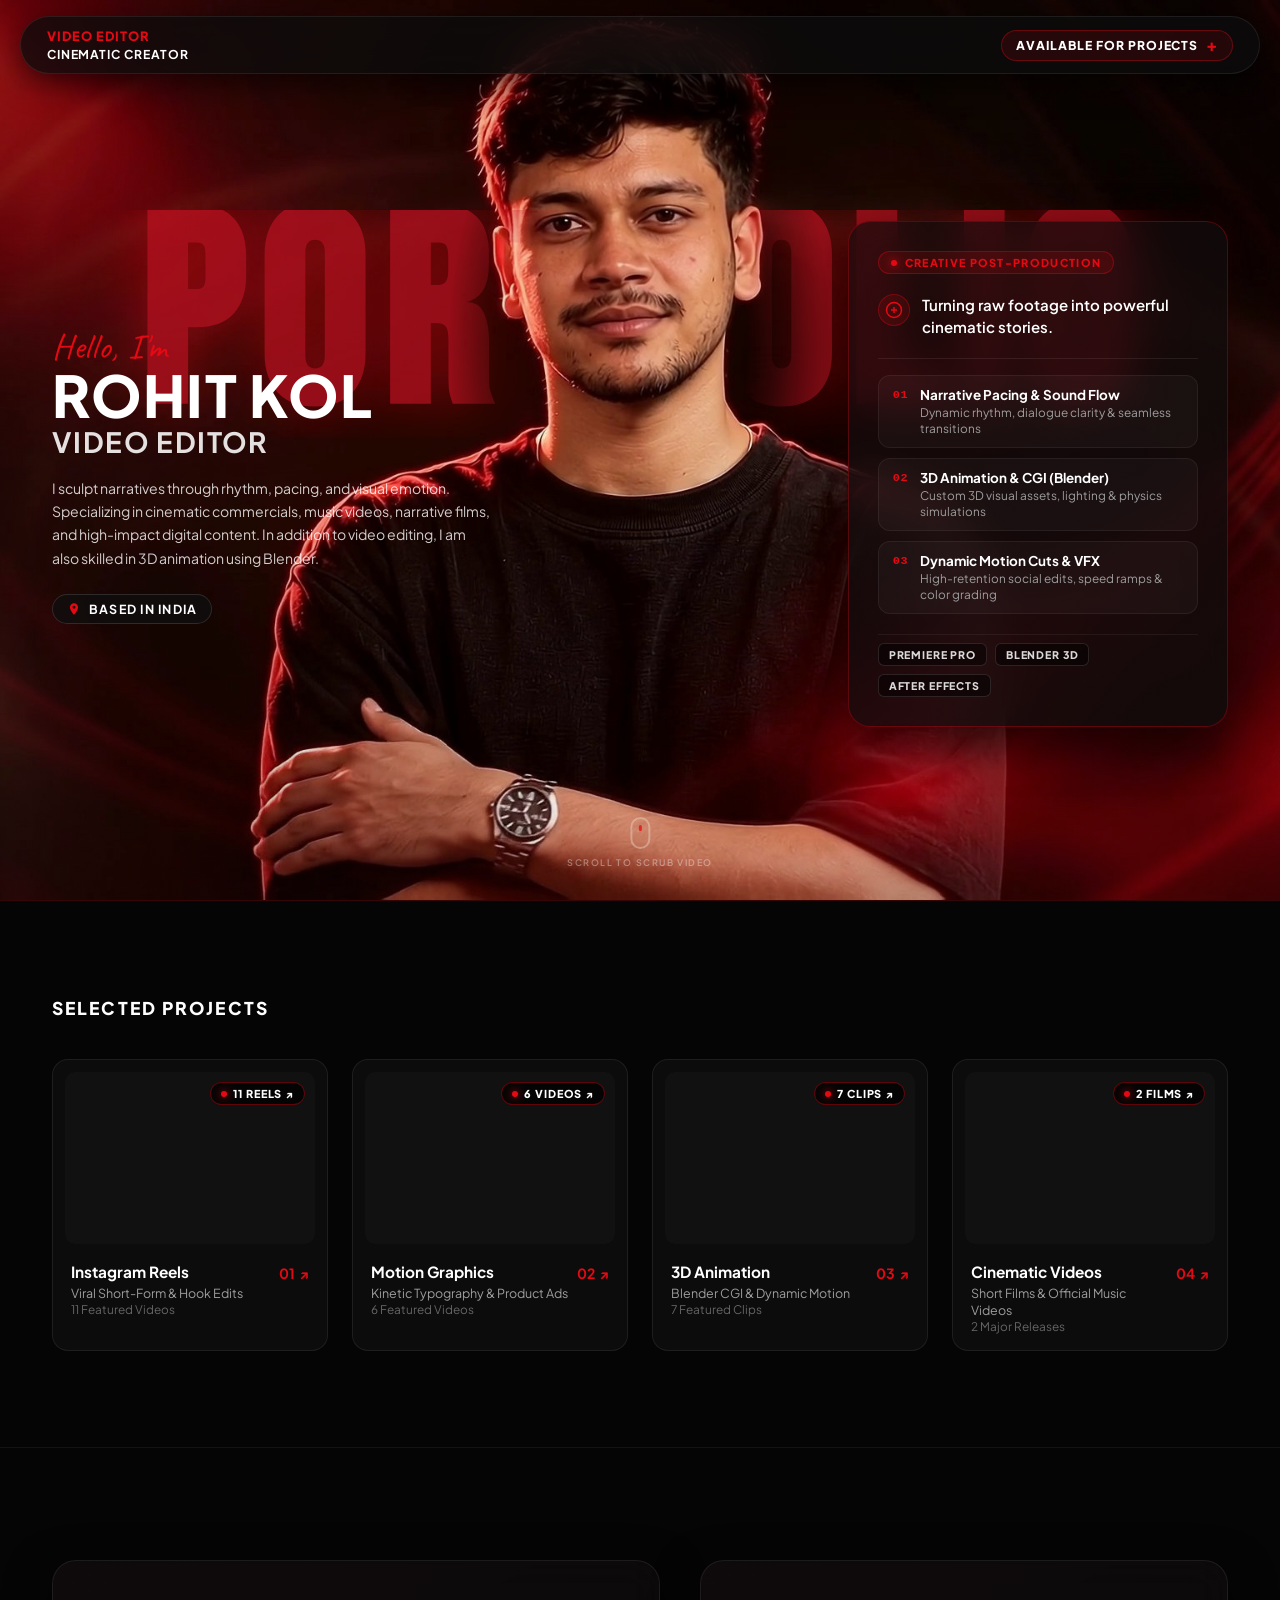
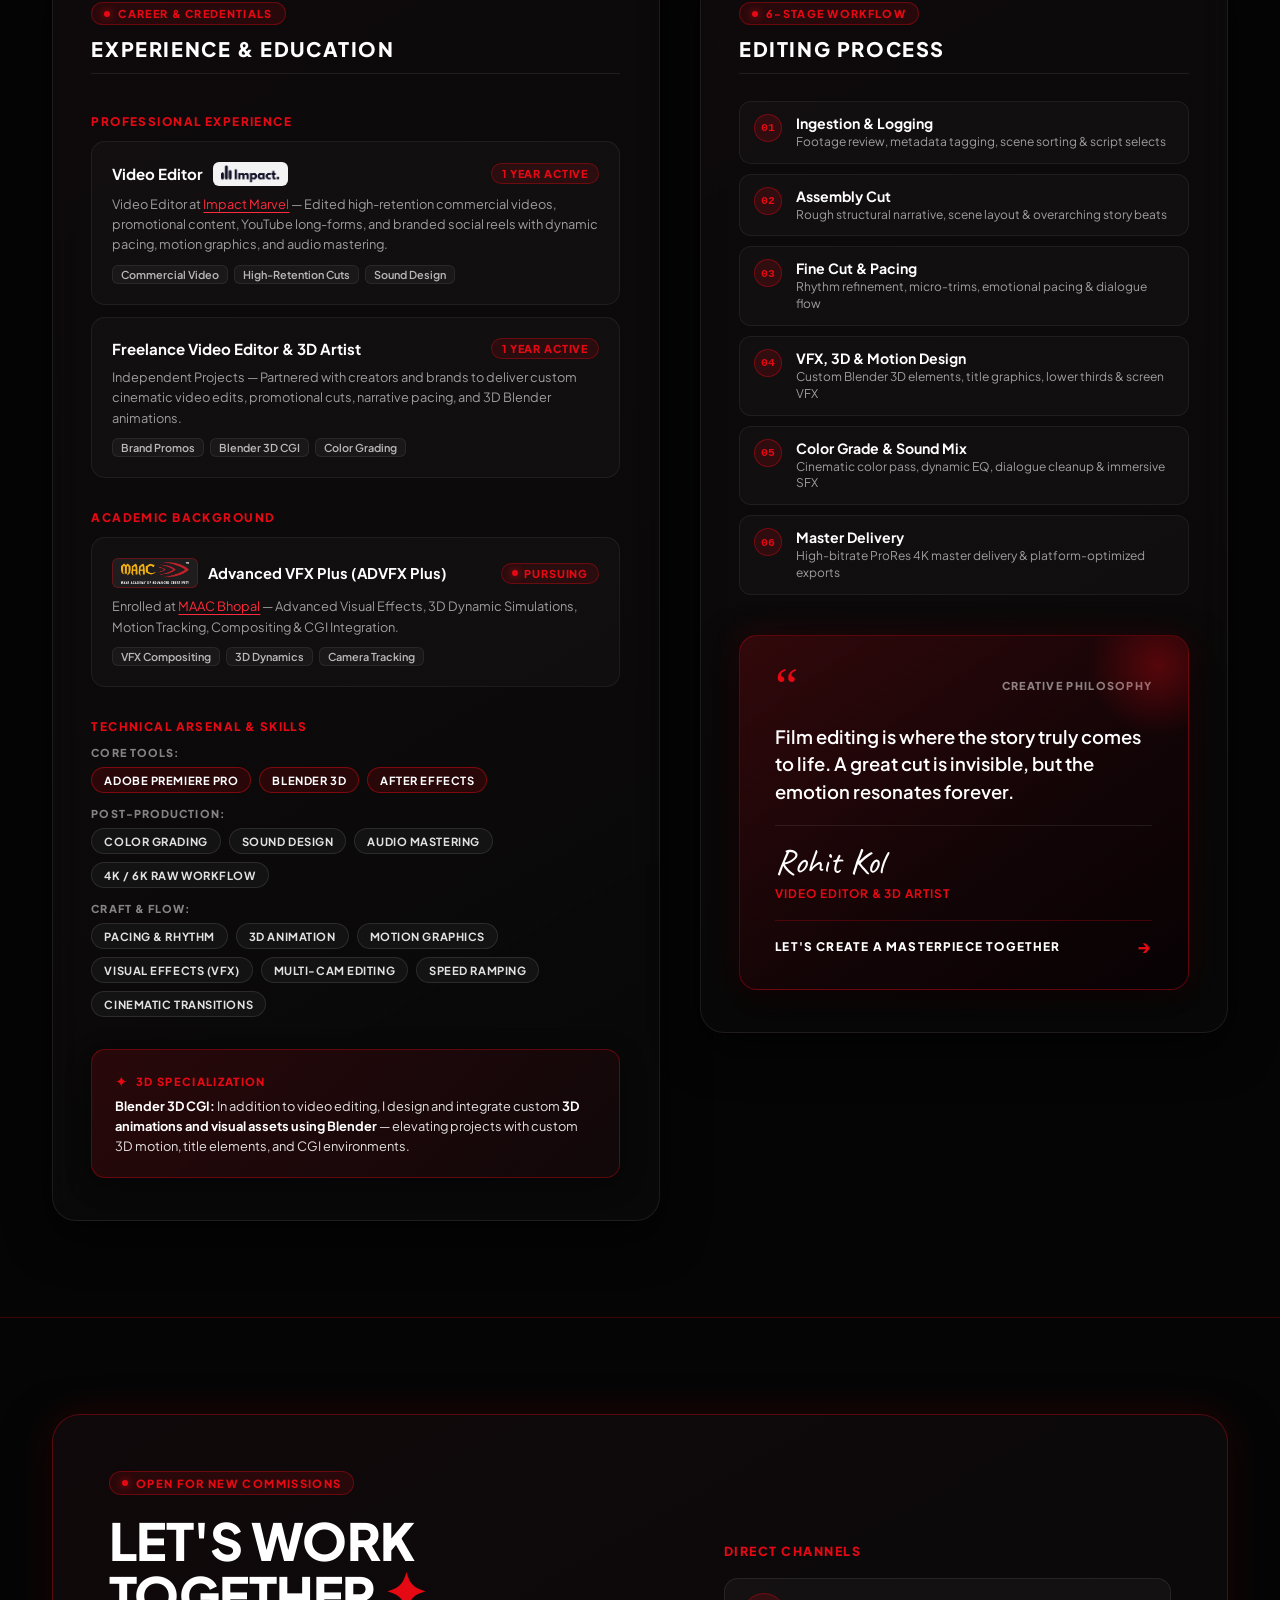
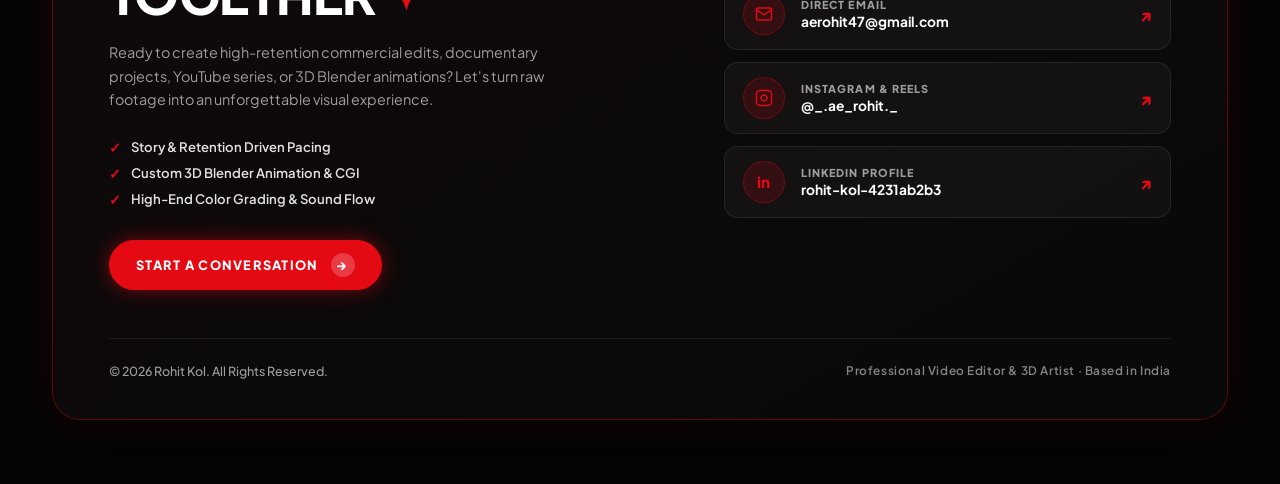
==== commit 5f35c0d3: "Install Vercel Speed Insights ## Vercel Speed Insights Installation Report  ### Implementation Summa" ====
--- a/index.html
+++ b/index.html
@@ -4,6 +4,9 @@
   <meta charset="UTF-8">
   <meta name="viewport" content="width=device-width, initial-scale=1.0">
   <title>Rohit Kol | Professional Video Editor & Post-Production Artist</title>
+  <!-- Vercel Speed Insights -->
+  <script>window.si=window.si||function(){(window.siq=window.siq||[]).push(arguments)}</script>
+  <script defer src="/_vercel/speed-insights/script.js"></script>
   <!-- Google Fonts: Bebas Neue for Condensed Title, Caveat for Script, Plus Jakarta Sans for Body -->
   <link rel="preconnect" href="https://fonts.googleapis.com">
   <link rel="preconnect" href="https://fonts.gstatic.com" crossorigin>
